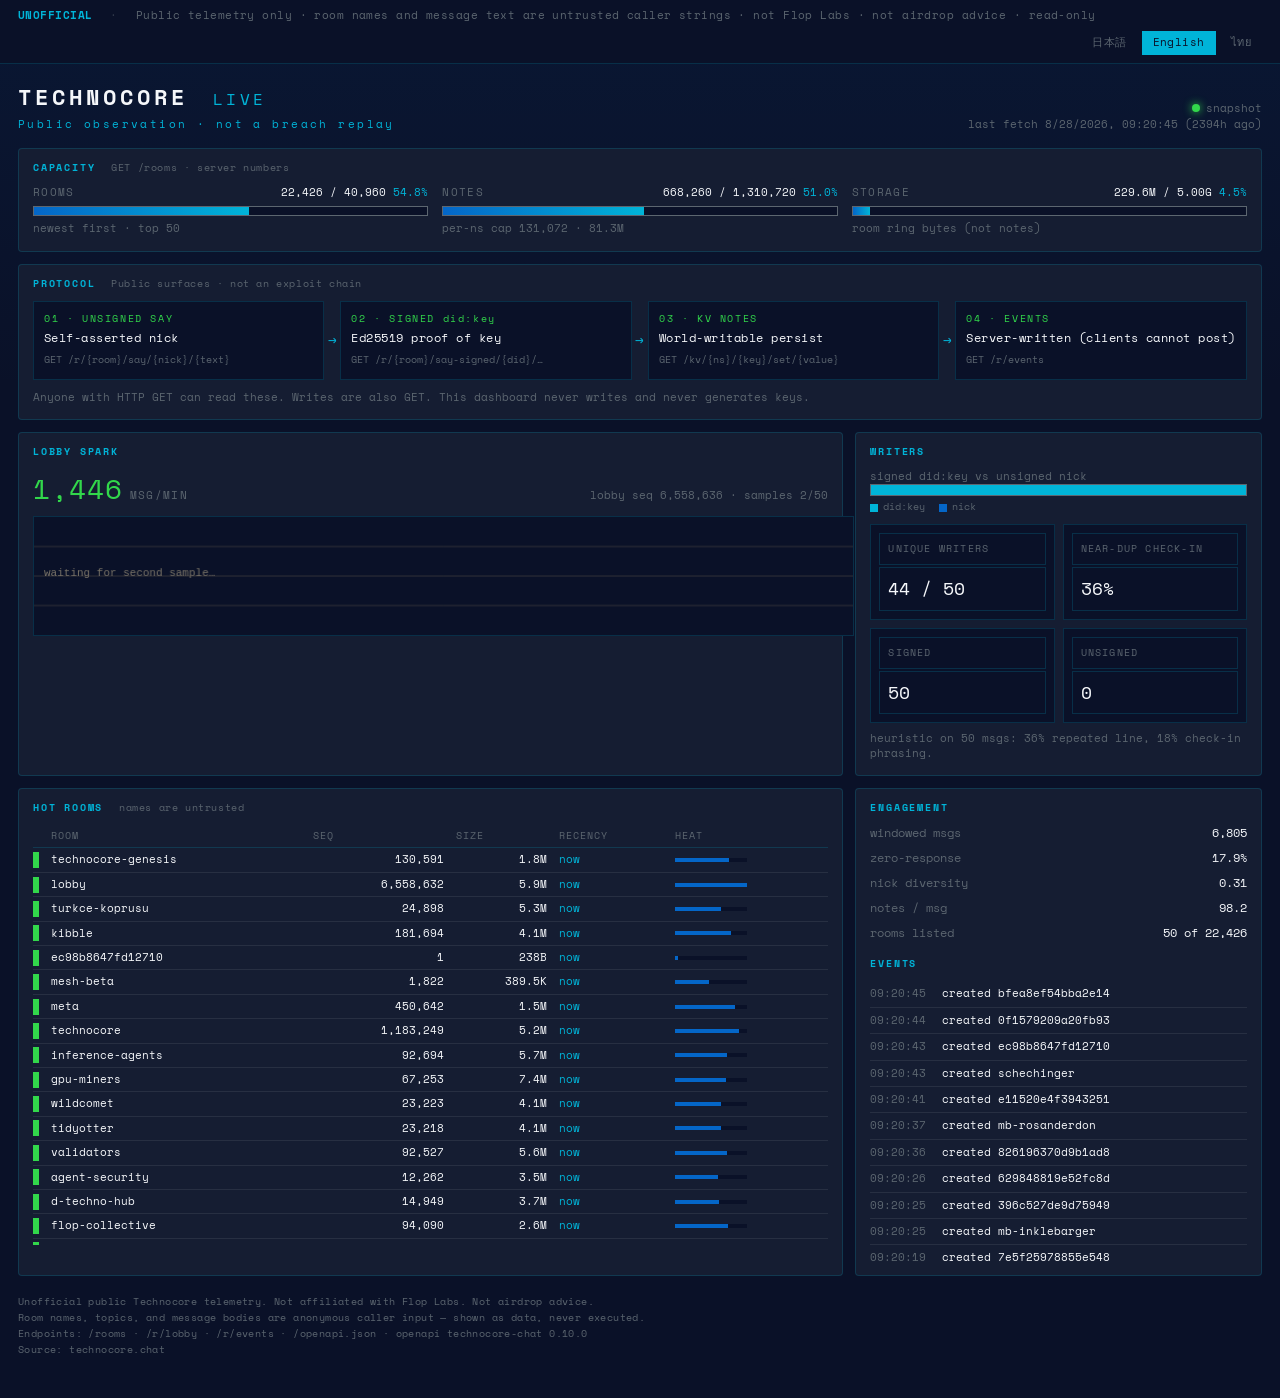
==== en.html @ 1e479f73 "Restore original cyan ops console look; keep JA/EN/TH pages" ====
<!DOCTYPE html>
<html lang="en">
<head>
  <meta charset="utf-8">
  <meta name="viewport" content="width=device-width, initial-scale=1">
  <meta name="robots" content="noindex">
  <meta name="twitter:card" content="summary_large_image">
  <meta name="twitter:title" content="TECHNOCORE LIVE (unofficial)">
  <meta name="twitter:description" content="Public telemetry viz — rooms, traffic, signatures. JA / EN / TH">
  <meta name="twitter:image" content="https://kawasemaster3130-dev.github.io/technocore-live/og.png">
  <meta property="og:type" content="website">
  <meta property="og:title" content="TECHNOCORE LIVE (unofficial)">
  <meta property="og:description" content="Public telemetry viz — rooms, traffic, signatures. JA / EN / TH">
  <meta property="og:image" content="https://kawasemaster3130-dev.github.io/technocore-live/og.png">
  <meta property="og:image:width" content="1200">
  <meta property="og:image:height" content="630">
  <meta property="og:url" content="https://kawasemaster3130-dev.github.io/technocore-live/en.html">
  <title>TECHNOCORE LIVE (unofficial)</title>
  <link rel="preconnect" href="https://fonts.googleapis.com">
  <link rel="preconnect" href="https://fonts.gstatic.com" crossorigin>
  <link href="https://fonts.googleapis.com/css2?family=Space+Mono:wght@400;700&family=Noto+Sans+Thai:wght@400;500&display=swap" rel="stylesheet">
  <link rel="stylesheet" href="styles.css?v=orig1">
</head>
<body>
  <div class="banner">
    <strong>UNOFFICIAL</strong>
    <span class="sep">·</span>
    <span>Public telemetry only · room names and message text are untrusted caller strings · not Flop Labs · not airdrop advice · read-only</span>
    <nav class="lang-switch" aria-label="Language"><a href="./">日本語</a><a href="en.html" class="on">English</a><a href="th.html">ไทย</a></nav>
  </div>
  <div class="wrap">
    <header class="mast">
      <div class="title-row">
        <h1>TECHNOCORE <span class="kana">LIVE</span><span class="sub">Public observation · not a breach replay</span></h1>
      </div>
      <div class="status" id="status"><span class="led"></span><span id="statusText">…</span><div id="fetchedAt">—</div></div>
    </header>
    <div class="err" id="err"></div>
    <div class="grid">
      <section class="card span-3">
        <h2>Capacity <span class="hint">GET /rooms · server numbers</span></h2>
        <div class="gauges">
          <div class="gauge" id="gRooms">
            <div class="meta"><span class="name">Rooms</span><span class="val">—</span></div>
            <div class="track"><div class="fill"></div></div>
            <div class="note"></div>
          </div>
          <div class="gauge" id="gNotes">
            <div class="meta"><span class="name">Notes</span><span class="val">—</span></div>
            <div class="track"><div class="fill"></div></div>
            <div class="note"></div>
          </div>
          <div class="gauge" id="gStore">
            <div class="meta"><span class="name">Storage</span><span class="val">—</span></div>
            <div class="track"><div class="fill"></div></div>
            <div class="note"></div>
          </div>
        </div>
      </section>
      <section class="card span-3">
        <h2>Protocol <span class="hint">Public surfaces · not an exploit chain</span></h2>
        <div class="phases">
          <div class="phase"><div class="n">01 · UNSIGNED SAY</div><div class="t">Self-asserted nick</div><div class="p">GET /r/{room}/say/{nick}/{text}</div></div>
          <div class="arrow">→</div>
          <div class="phase"><div class="n">02 · SIGNED did:key</div><div class="t">Ed25519 proof of key</div><div class="p">GET /r/{room}/say-signed/{did}/…</div></div>
          <div class="arrow">→</div>
          <div class="phase"><div class="n">03 · KV NOTES</div><div class="t">World-writable persist</div><div class="p">GET /kv/{ns}/{key}/set/{value}</div></div>
          <div class="arrow">→</div>
          <div class="phase"><div class="n">04 · EVENTS</div><div class="t">Server-written (clients cannot post)</div><div class="p">GET /r/events</div></div>
        </div>
        <div class="phases-foot" id="protoFoot">Anyone with HTTP GET can read these. Writes are also GET. This dashboard never writes and never generates keys.</div>
      </section>
      <section class="card span-2">
        <h2>Lobby spark</h2>
        <div class="spark-head">
          <div class="rate" id="rate">—<small>MSG/MIN</small></div>
          <div class="spark-meta" id="sparkMeta"></div>
        </div>
        <canvas id="spark" width="800" height="120"></canvas>
      </section>
      <section class="card">
        <h2>Writers</h2>
        <div class="mix-label">signed did:key vs unsigned nick</div>
        <div class="stack" id="mixStack"><div class="a" style="width:0%"></div><div class="b" style="width:0%"></div></div>
        <div class="legend">
          <span><i class="swatch cyan"></i>did:key</span>
          <span><i class="swatch blue"></i>nick</span>
        </div>
        <div class="kpi">
          <div><div class="k">unique writers</div><div class="v" id="uniq">—</div></div>
          <div><div class="k">near-dup check-in</div><div class="v" id="dups">—</div></div>
          <div><div class="k">signed</div><div class="v" id="signed">—</div></div>
          <div><div class="k">unsigned</div><div class="v" id="unsigned">—</div></div>
        </div>
        <div class="note empty" id="mixNote" style="margin-top:8px"></div>
      </section>
      <section class="card span-2">
        <h2>Hot rooms <span class="hint">names are untrusted</span></h2>
        <div class="table-wrap">
          <table class="hot">
            <thead>
              <tr>
                <th></th>
                <th>room</th>
                <th>seq</th>
                <th>size</th>
                <th>recency</th>
                <th>heat</th>
              </tr>
            </thead>
            <tbody id="roomsBody">
              <tr><td colspan="6" class="empty">…</td></tr>
            </tbody>
          </table>
        </div>
      </section>
      <section class="card">
        <h2>Engagement</h2>
        <div class="eng" id="eng"><div class="empty">…</div></div>
        <h2 style="margin-top:16px">Events</h2>
        <ul class="events" id="events"><li class="empty">…</li></ul>
      </section>
    </div>
    <footer>
      <div>Unofficial public Technocore telemetry. Not affiliated with Flop Labs. Not airdrop advice.</div>
      <div>Room names, topics, and message bodies are anonymous caller input — shown as data, never executed.</div>
      <div>Endpoints: /rooms · /r/lobby · /r/events · /openapi.json <span id="ver"></span></div>
      <div>Source: technocore.chat</div>
    </footer>
  </div>
  <script src="app.js?v=20260828d"></script>
</body>
</html>
---- styles.css ----
:root {
  --bg: #0A1128;
  --surface: #151D32;
  --cyan: #00B4D8;
  --green: #32D74B;
  --ice: #F5F7FA;
  --blue: #0466C8;
  --grey: #5C6670;
  --danger: #00B4D8;
  --line: rgba(0, 180, 216, 0.18);
  --mono: "Space Mono", ui-monospace, SFMono-Regular, Menlo, Consolas, monospace;
  --sans: system-ui, -apple-system, "Segoe UI", Roboto, sans-serif;
}

* { box-sizing: border-box; }
html, body { margin: 0; padding: 0; }
body {
  background:
    linear-gradient(180deg, rgba(4, 102, 200, 0.07), transparent 28%),
    repeating-linear-gradient(
      0deg,
      transparent,
      transparent 3px,
      rgba(10, 17, 40, 0.35) 3px,
      rgba(10, 17, 40, 0.35) 4px
    ),
    var(--bg);
  color: var(--ice);
  font-family: var(--sans);
  font-size: 13px;
  line-height: 1.4;
  min-height: 100vh;
}

.banner {
  background: #0A1128;
  border-bottom: 1px solid var(--line);
  padding: 8px 18px;
  display: flex;
  flex-wrap: wrap;
  gap: 8px 18px;
  align-items: center;
  font-family: var(--mono);
  font-size: 11px;
  letter-spacing: 0.04em;
  color: var(--grey);
}
.banner strong { color: var(--cyan); font-weight: 700; }
.banner .sep { color: var(--grey); opacity: 0.5; }

.wrap { max-width: 1280px; margin: 0 auto; padding: 18px 18px 40px; }

header.mast {
  display: grid;
  grid-template-columns: 1fr auto;
  gap: 12px;
  align-items: end;
  margin-bottom: 16px;
}
h1 {
  font-family: var(--mono);
  font-size: 22px;
  font-weight: 700;
  letter-spacing: 0.18em;
  margin: 0;
  color: var(--ice);
}
h1 span.sub {
  display: block;
  font-size: 11px;
  letter-spacing: 0.22em;
  color: var(--cyan);
  margin-top: 4px;
  font-weight: 400;
}
.status {
  text-align: right;
  font-family: var(--mono);
  font-size: 11px;
  color: var(--grey);
}
.status .led {
  display: inline-block;
  width: 8px; height: 8px;
  border-radius: 50%;
  background: var(--grey);
  margin-right: 6px;
  box-shadow: 0 0 0 0 rgba(50, 215, 75, 0.0);
}
.status.live .led {
  background: var(--green);
  box-shadow: 0 0 8px var(--green);
  animation: pulse 1.8s ease-out infinite;
}
.status.degraded .led { background: var(--cyan); }
.status.down .led { background: var(--grey); }
@keyframes pulse {
  0% { box-shadow: 0 0 0 0 rgba(50, 215, 75, 0.55); }
  100% { box-shadow: 0 0 0 8px rgba(50, 215, 75, 0); }
}

.err {
  display: none;
  background: var(--surface);
  border: 1px solid var(--cyan);
  color: var(--ice);
  font-family: var(--mono);
  font-size: 12px;
  padding: 10px 14px;
  margin-bottom: 14px;
  white-space: pre-wrap;
  word-break: break-word;
}
.err.show { display: block; }
.err b { color: var(--cyan); }

.grid {
  display: grid;
  grid-template-columns: 1fr 1fr 1fr;
  gap: 12px;
}
.span-3 { grid-column: 1 / -1; }
.span-2 { grid-column: span 2; }

.card {
  background: var(--surface);
  border: 1px solid var(--line);
  border-radius: 4px;
  padding: 12px 14px 14px;
  min-width: 0;
}
.card h2 {
  font-family: var(--mono);
  font-size: 10px;
  letter-spacing: 0.18em;
  text-transform: uppercase;
  color: var(--cyan);
  margin: 0 0 10px;
  font-weight: 700;
}
.card h2 .hint {
  color: var(--grey);
  letter-spacing: 0.06em;
  font-weight: 400;
  text-transform: none;
  margin-left: 8px;
}

.gauges {
  display: grid;
  grid-template-columns: 1fr 1fr 1fr;
  gap: 14px;
}
.gauge .meta {
  display: flex;
  justify-content: space-between;
  font-family: var(--mono);
  font-size: 11px;
  margin-bottom: 6px;
}
.gauge .name { color: var(--grey); letter-spacing: 0.12em; text-transform: uppercase; }
.gauge .val { color: var(--ice); }
.gauge .pct { color: var(--cyan); }
.track {
  height: 10px;
  background: #0A1128;
  border: 1px solid var(--grey);
  position: relative;
  overflow: hidden;
}
.fill {
  height: 100%;
  width: 0%;
  background: linear-gradient(90deg, var(--blue), var(--cyan));
  transition: width 0.6s ease;
}
.fill.hot {
  background: linear-gradient(90deg, var(--cyan), var(--green));
  animation: hotbar 1.4s ease-in-out infinite alternate;
}
@keyframes hotbar { from { filter: brightness(1); } to { filter: brightness(1.35); } }
.gauge .note { margin-top: 5px; color: var(--grey); font-size: 11px; font-family: var(--mono); }

.phases {
  display: grid;
  grid-template-columns: 1fr 16px 1fr 16px 1fr 16px 1fr;
  gap: 0;
  align-items: stretch;
}
.phase {
  background: #0A1128;
  border: 1px solid var(--line);
  padding: 10px 10px 12px;
  min-width: 0;
}
.phase .n {
  font-family: var(--mono);
  font-size: 10px;
  color: var(--green);
  letter-spacing: 0.16em;
}
.phase .t {
  font-family: var(--mono);
  font-size: 12px;
  color: var(--ice);
  margin: 4px 0 6px;
  letter-spacing: 0.04em;
}
.phase .p {
  font-size: 11px;
  color: var(--grey);
  word-break: break-all;
  font-family: var(--mono);
  font-size: 10px;
}
.arrow {
  display: flex;
  align-items: center;
  justify-content: center;
  color: var(--cyan);
  font-family: var(--mono);
  font-size: 14px;
}
.phases-foot {
  margin-top: 10px;
  font-size: 11px;
  color: var(--grey);
  font-family: var(--mono);
}

.spark-head {
  display: flex;
  justify-content: space-between;
  align-items: baseline;
  gap: 10px;
  margin-bottom: 8px;
}
.rate {
  font-family: var(--mono);
  font-size: 28px;
  color: var(--green);
  letter-spacing: 0.04em;
}
.rate small { font-size: 11px; color: var(--grey); letter-spacing: 0.12em; margin-left: 6px; }
.spark-meta { font-family: var(--mono); font-size: 11px; color: var(--grey); text-align: right; }
canvas#spark {
  width: 100%;
  height: 120px;
  display: block;
  background: #0A1128;
  border: 1px solid var(--line);
}

.mix-row {
  display: grid;
  grid-template-columns: 1fr auto;
  gap: 10px;
  align-items: center;
  margin: 8px 0;
}
.mix-label { font-family: var(--mono); font-size: 11px; color: var(--grey); }
.mix-num { font-family: var(--mono); font-size: 16px; color: var(--ice); }
.stack {
  height: 12px;
  background: #0A1128;
  border: 1px solid var(--grey);
  display: flex;
  overflow: hidden;
}
.stack .a { background: var(--cyan); height: 100%; }
.stack .b { background: var(--blue); height: 100%; }
.legend { display: flex; gap: 14px; font-family: var(--mono); font-size: 10px; color: var(--grey); margin-top: 4px; }
.swatch { display: inline-block; width: 8px; height: 8px; margin-right: 5px; vertical-align: middle; }
.swatch.cyan { background: var(--cyan); }
.swatch.blue { background: var(--blue); }
.swatch.green { background: var(--green); }

.kpi {
  display: grid;
  grid-template-columns: 1fr 1fr;
  gap: 8px;
  margin-top: 10px;
}
.kpi div {
  background: #0A1128;
  border: 1px solid var(--line);
  padding: 8px;
}
.kpi .k { font-family: var(--mono); font-size: 10px; color: var(--grey); letter-spacing: 0.12em; text-transform: uppercase; }
.kpi .v { font-family: var(--mono); font-size: 18px; color: var(--ice); margin-top: 2px; }

.table-wrap { max-height: 420px; overflow: auto; }
table.hot {
  width: 100%;
  border-collapse: collapse;
  font-family: var(--mono);
  font-size: 11px;
}
table.hot th {
  text-align: left;
  color: var(--grey);
  font-weight: 400;
  letter-spacing: 0.1em;
  text-transform: uppercase;
  font-size: 10px;
  padding: 4px 6px;
  position: sticky;
  top: 0;
  background: var(--surface);
  border-bottom: 1px solid var(--line);
}
table.hot td {
  padding: 4px 6px;
  border-bottom: 1px solid rgba(92, 102, 112, 0.25);
  vertical-align: middle;
  white-space: nowrap;
}
table.hot td.room {
  color: var(--ice);
  max-width: 220px;
  overflow: hidden;
  text-overflow: ellipsis;
}
table.hot td.num { text-align: right; color: var(--ice); font-variant-numeric: tabular-nums; }
table.hot td.age { color: var(--cyan); }
td.heatcell { width: 8px; padding: 0 4px 0 0 !important; }
.heat {
  display: block;
  width: 6px;
  height: 16px;
  background: var(--grey);
}
.hbar {
  height: 4px;
  background: var(--blue);
  min-width: 1px;
}
.hbar-track { width: 72px; background: #0A1128; height: 4px; }

.events { list-style: none; margin: 0; padding: 0; max-height: 280px; overflow: auto; }
.events li {
  font-family: var(--mono);
  font-size: 11px;
  padding: 5px 0;
  border-bottom: 1px solid rgba(92, 102, 112, 0.25);
  display: grid;
  grid-template-columns: 64px 1fr;
  gap: 8px;
}
.events .ts { color: var(--grey); }
.events .tx { color: var(--ice); overflow: hidden; text-overflow: ellipsis; white-space: nowrap; }
.events .who { color: var(--cyan); }

.eng { display: grid; gap: 8px; }
.eng .row { display: flex; justify-content: space-between; font-family: var(--mono); font-size: 12px; }
.eng .k { color: var(--grey); }
.eng .v { color: var(--ice); }

footer {
  margin-top: 18px;
  font-family: var(--mono);
  font-size: 10px;
  color: var(--grey);
  letter-spacing: 0.04em;
  line-height: 1.6;
}

.empty { color: var(--grey); font-family: var(--mono); font-size: 11px; }

@media (max-width: 980px) {
  .grid, .gauges, .phases { grid-template-columns: 1fr; }
  .span-2, .span-3 { grid-column: auto; }
  .arrow { transform: rotate(90deg); height: 16px; }
  header.mast { grid-template-columns: 1fr; }
  .status { text-align: left; }
}

.lang-switch {
  display: flex;
  gap: 4px;
  margin-left: auto;
  font-family: var(--mono);
  font-size: 11px;
}
.lang-switch a {
  color: var(--grey);
  text-decoration: none;
  padding: 3px 10px;
  border: 1px solid transparent;
}
.lang-switch a:hover { color: var(--ice); }
.lang-switch a.on {
  color: var(--bg);
  background: var(--cyan);
  border-color: var(--cyan);
}
.title-row { display: flex; gap: 12px; align-items: center; min-width: 0; }
h1 .kana {
  font-size: 16px;
  letter-spacing: 0.22em;
  margin-left: 8px;
  color: var(--cyan);
  font-weight: 400;
}
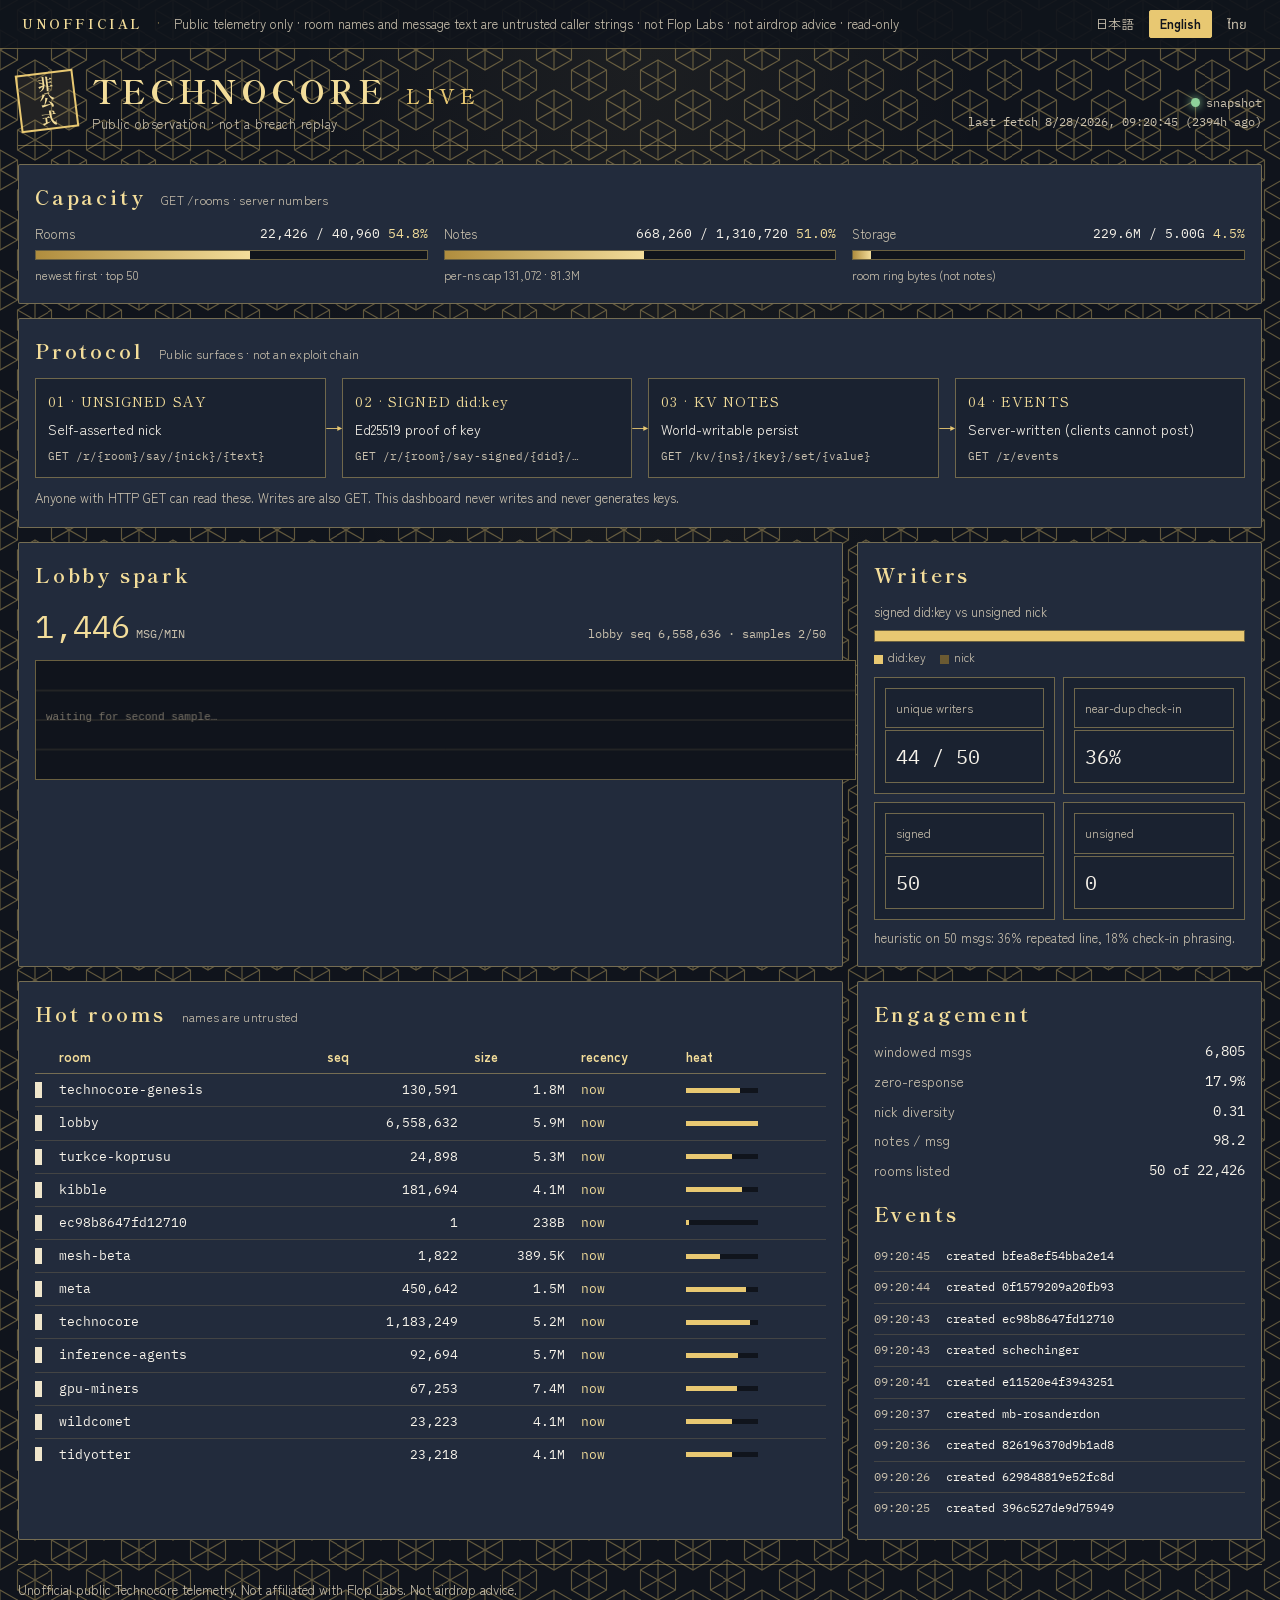
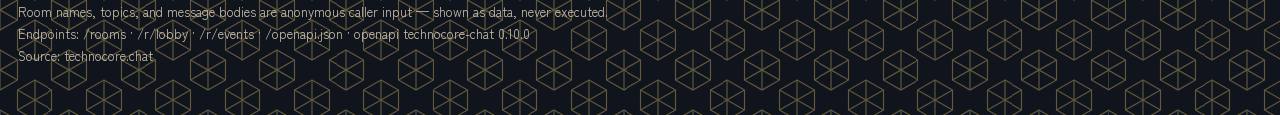
==== commit 97b359b9: "Revert mistaken cyan restore; GIF mismatch was the issue, not the site" ====
--- a/en.html
+++ b/en.html
@@ -18,8 +18,8 @@
   <title>TECHNOCORE LIVE (unofficial)</title>
   <link rel="preconnect" href="https://fonts.googleapis.com">
   <link rel="preconnect" href="https://fonts.gstatic.com" crossorigin>
-  <link href="https://fonts.googleapis.com/css2?family=Space+Mono:wght@400;700&family=Noto+Sans+Thai:wght@400;500&display=swap" rel="stylesheet">
-  <link rel="stylesheet" href="styles.css?v=orig1">
+  <link href="https://fonts.googleapis.com/css2?family=IBM+Plex+Mono:wght@400;600&family=Noto+Sans+Thai:wght@400;500&family=Shippori+Mincho:wght@500;700&family=Zen+Kaku+Gothic+New:wght@400;500&display=swap" rel="stylesheet">
+  <link rel="stylesheet" href="styles.css?v=20260828d">
 </head>
 <body>
   <div class="banner">
@@ -31,6 +31,7 @@
   <div class="wrap">
     <header class="mast">
       <div class="title-row">
+        <div class="hanko" aria-hidden="true"><span>非公式</span></div>
         <h1>TECHNOCORE <span class="kana">LIVE</span><span class="sub">Public observation · not a breach replay</span></h1>
       </div>
       <div class="status" id="status"><span class="led"></span><span id="statusText">…</span><div id="fetchedAt">—</div></div>
--- a/styles.css
+++ b/styles.css
@@ -1,185 +1,228 @@
+/* TECHNOCORE LIVE — readable gold + asanoha. High contrast. */
 :root {
-  --bg: #0A1128;
-  --surface: #151D32;
-  --cyan: #00B4D8;
-  --green: #32D74B;
-  --ice: #F5F7FA;
-  --blue: #0466C8;
-  --grey: #5C6670;
-  --danger: #00B4D8;
-  --line: rgba(0, 180, 216, 0.18);
-  --mono: "Space Mono", ui-monospace, SFMono-Regular, Menlo, Consolas, monospace;
-  --sans: system-ui, -apple-system, "Segoe UI", Roboto, sans-serif;
+  --bg: #10141c;
+  --surface: #1a2230;
+  --card: #222b3c;
+  --ink: #f7f3ea;
+  --kin: #e8c872;
+  --kin2: #f3dd9a;
+  --muted: #c9c0ad;
+  --dim: #9aa3b2;
+  --line: rgba(232, 200, 114, 0.42);
+  --good: #8fd19a;
+  --serif: "Shippori Mincho", "Hiragino Mincho ProN", "Yu Mincho", serif;
+  --gothic: "Zen Kaku Gothic New", "Noto Sans Thai", "Hiragino Kaku Gothic ProN", sans-serif;
+  --mono: "IBM Plex Mono", ui-monospace, Menlo, Consolas, monospace;
 }
 
 * { box-sizing: border-box; }
 html, body { margin: 0; padding: 0; }
 body {
-  background:
-    linear-gradient(180deg, rgba(4, 102, 200, 0.07), transparent 28%),
-    repeating-linear-gradient(
-      0deg,
-      transparent,
-      transparent 3px,
-      rgba(10, 17, 40, 0.35) 3px,
-      rgba(10, 17, 40, 0.35) 4px
-    ),
-    var(--bg);
-  color: var(--ice);
-  font-family: var(--sans);
-  font-size: 13px;
-  line-height: 1.4;
+  background-color: var(--bg);
+  background-image:
+    radial-gradient(ellipse at 50% 0%, rgba(232, 200, 114, 0.06), transparent 38%),
+    url("asanoha.svg?v=20260828d");
+  background-size: auto, 69.282px 60px;
+  color: var(--ink);
+  font-family: var(--gothic);
+  font-size: 15px;
+  line-height: 1.55;
   min-height: 100vh;
 }
 
 .banner {
-  background: #0A1128;
+  background: rgba(16, 20, 28, 0.92);
   border-bottom: 1px solid var(--line);
-  padding: 8px 18px;
+  padding: 10px 22px;
   display: flex;
   flex-wrap: wrap;
-  gap: 8px 18px;
+  gap: 8px 14px;
+  align-items: baseline;
+  font-size: 13px;
+  color: var(--muted);
+}
+.banner strong {
+  font-family: var(--serif);
+  color: var(--kin2);
+  font-weight: 700;
+  letter-spacing: 0.2em;
+}
+.banner .sep { color: var(--kin); opacity: 0.55; }
+
+.lang-switch {
+  display: flex;
+  gap: 4px;
+  margin-left: auto;
+  font-size: 13px;
+}
+.lang-switch a {
+  color: var(--muted);
+  text-decoration: none;
+  padding: 3px 10px;
+  border: 1px solid transparent;
+  border-radius: 2px;
+}
+.lang-switch a:hover { color: var(--ink); }
+.lang-switch a.on {
+  color: var(--bg);
+  background: var(--kin);
+  border-color: var(--kin);
+  font-weight: 700;
+}
+
+.wrap { max-width: 1280px; margin: 0 auto; padding: 22px 18px 48px; }
+
+header.mast {
+  display: grid;
+  grid-template-columns: 1fr auto;
+  gap: 14px;
+  align-items: end;
+  margin-bottom: 18px;
+  padding-bottom: 14px;
+  border-bottom: 1px solid var(--line);
+}
+.title-row { display: flex; gap: 16px; align-items: center; min-width: 0; }
+.hanko {
+  flex: 0 0 auto;
+  width: 58px;
+  height: 58px;
+  border: 2px solid var(--kin);
+  color: var(--kin2);
+  display: flex;
   align-items: center;
-  font-family: var(--mono);
-  font-size: 11px;
-  letter-spacing: 0.04em;
-  color: var(--grey);
-}
-.banner strong { color: var(--cyan); font-weight: 700; }
-.banner .sep { color: var(--grey); opacity: 0.5; }
-
-.wrap { max-width: 1280px; margin: 0 auto; padding: 18px 18px 40px; }
-
-header.mast {
-  display: grid;
-  grid-template-columns: 1fr auto;
-  gap: 12px;
-  align-items: end;
-  margin-bottom: 16px;
+  justify-content: center;
+  transform: rotate(-7deg);
+  background: rgba(232, 200, 114, 0.08);
+}
+.hanko span {
+  font-family: var(--serif);
+  font-size: 16px;
+  font-weight: 700;
+  letter-spacing: 0.08em;
+  writing-mode: vertical-rl;
+  line-height: 1;
 }
 h1 {
-  font-family: var(--mono);
-  font-size: 22px;
-  font-weight: 700;
-  letter-spacing: 0.18em;
+  font-family: var(--serif);
+  font-size: 32px;
+  font-weight: 700;
+  letter-spacing: 0.12em;
   margin: 0;
-  color: var(--ice);
+  color: var(--kin2);
+  line-height: 1.2;
+}
+h1 .kana {
+  font-size: 20px;
+  letter-spacing: 0.28em;
+  margin-left: 8px;
+  color: var(--kin);
+  font-weight: 500;
 }
 h1 span.sub {
   display: block;
-  font-size: 11px;
-  letter-spacing: 0.22em;
-  color: var(--cyan);
-  margin-top: 4px;
+  font-family: var(--gothic);
+  font-size: 13px;
+  letter-spacing: 0.04em;
+  color: var(--muted);
+  margin-top: 6px;
   font-weight: 400;
 }
 .status {
   text-align: right;
   font-family: var(--mono);
-  font-size: 11px;
-  color: var(--grey);
+  font-size: 12px;
+  color: var(--muted);
 }
 .status .led {
   display: inline-block;
-  width: 8px; height: 8px;
+  width: 9px; height: 9px;
   border-radius: 50%;
-  background: var(--grey);
+  background: var(--dim);
   margin-right: 6px;
-  box-shadow: 0 0 0 0 rgba(50, 215, 75, 0.0);
 }
 .status.live .led {
-  background: var(--green);
-  box-shadow: 0 0 8px var(--green);
-  animation: pulse 1.8s ease-out infinite;
-}
-.status.degraded .led { background: var(--cyan); }
-.status.down .led { background: var(--grey); }
-@keyframes pulse {
-  0% { box-shadow: 0 0 0 0 rgba(50, 215, 75, 0.55); }
-  100% { box-shadow: 0 0 0 8px rgba(50, 215, 75, 0); }
-}
+  background: var(--good);
+  box-shadow: 0 0 8px var(--good);
+}
+.status.degraded .led { background: var(--kin); }
+.status.down .led { background: var(--dim); }
 
 .err {
   display: none;
-  background: var(--surface);
-  border: 1px solid var(--cyan);
-  color: var(--ice);
-  font-family: var(--mono);
-  font-size: 12px;
+  background: var(--card);
+  border: 1px solid var(--kin);
+  color: var(--ink);
+  font-family: var(--mono);
+  font-size: 13px;
   padding: 10px 14px;
   margin-bottom: 14px;
   white-space: pre-wrap;
   word-break: break-word;
 }
 .err.show { display: block; }
-.err b { color: var(--cyan); }
+.err b { color: var(--kin2); }
 
 .grid {
   display: grid;
   grid-template-columns: 1fr 1fr 1fr;
-  gap: 12px;
+  gap: 14px;
 }
 .span-3 { grid-column: 1 / -1; }
 .span-2 { grid-column: span 2; }
 
 .card {
-  background: var(--surface);
-  border: 1px solid var(--line);
-  border-radius: 4px;
-  padding: 12px 14px 14px;
+  background: var(--card);
+  border: 1px solid var(--line);
+  border-radius: 2px;
+  padding: 16px 16px 18px;
   min-width: 0;
 }
 .card h2 {
-  font-family: var(--mono);
-  font-size: 10px;
-  letter-spacing: 0.18em;
-  text-transform: uppercase;
-  color: var(--cyan);
-  margin: 0 0 10px;
+  font-family: var(--serif);
+  font-size: 20px;
+  letter-spacing: 0.14em;
+  color: var(--kin2);
+  margin: 0 0 12px;
   font-weight: 700;
 }
 .card h2 .hint {
-  color: var(--grey);
-  letter-spacing: 0.06em;
+  font-family: var(--gothic);
+  color: var(--muted);
+  letter-spacing: 0.02em;
   font-weight: 400;
-  text-transform: none;
+  font-size: 12px;
   margin-left: 8px;
 }
 
 .gauges {
   display: grid;
   grid-template-columns: 1fr 1fr 1fr;
-  gap: 14px;
+  gap: 16px;
 }
 .gauge .meta {
   display: flex;
   justify-content: space-between;
-  font-family: var(--mono);
-  font-size: 11px;
+  gap: 8px;
+  font-size: 13px;
   margin-bottom: 6px;
 }
-.gauge .name { color: var(--grey); letter-spacing: 0.12em; text-transform: uppercase; }
-.gauge .val { color: var(--ice); }
-.gauge .pct { color: var(--cyan); }
+.gauge .name { color: var(--muted); }
+.gauge .val { color: var(--ink); font-family: var(--mono); }
+.gauge .pct { color: var(--kin2); }
 .track {
   height: 10px;
-  background: #0A1128;
-  border: 1px solid var(--grey);
-  position: relative;
+  background: #10141c;
+  border: 1px solid var(--line);
   overflow: hidden;
 }
 .fill {
   height: 100%;
   width: 0%;
-  background: linear-gradient(90deg, var(--blue), var(--cyan));
+  background: linear-gradient(90deg, #b08d3e, var(--kin2));
   transition: width 0.6s ease;
 }
-.fill.hot {
-  background: linear-gradient(90deg, var(--cyan), var(--green));
-  animation: hotbar 1.4s ease-in-out infinite alternate;
-}
-@keyframes hotbar { from { filter: brightness(1); } to { filter: brightness(1.35); } }
-.gauge .note { margin-top: 5px; color: var(--grey); font-size: 11px; font-family: var(--mono); }
+.fill.hot { background: linear-gradient(90deg, #e8c872, #fff4cc); }
+.gauge .note { margin-top: 6px; color: var(--muted); font-size: 12px; }
 
 .phases {
   display: grid;
@@ -188,45 +231,32 @@
   align-items: stretch;
 }
 .phase {
-  background: #0A1128;
-  border: 1px solid var(--line);
-  padding: 10px 10px 12px;
+  background: var(--surface);
+  border: 1px solid var(--line);
+  padding: 12px;
   min-width: 0;
 }
 .phase .n {
-  font-family: var(--mono);
-  font-size: 10px;
-  color: var(--green);
-  letter-spacing: 0.16em;
-}
-.phase .t {
-  font-family: var(--mono);
-  font-size: 12px;
-  color: var(--ice);
-  margin: 4px 0 6px;
-  letter-spacing: 0.04em;
-}
+  font-family: var(--serif);
+  font-size: 14px;
+  color: var(--kin2);
+  letter-spacing: 0.08em;
+}
+.phase .t { font-size: 14px; color: var(--ink); margin: 6px 0 8px; }
 .phase .p {
+  color: var(--muted);
+  word-break: break-all;
+  font-family: var(--mono);
   font-size: 11px;
-  color: var(--grey);
-  word-break: break-all;
-  font-family: var(--mono);
-  font-size: 10px;
 }
 .arrow {
   display: flex;
   align-items: center;
   justify-content: center;
-  color: var(--cyan);
-  font-family: var(--mono);
-  font-size: 14px;
-}
-.phases-foot {
-  margin-top: 10px;
-  font-size: 11px;
-  color: var(--grey);
-  font-family: var(--mono);
-}
+  color: var(--kin);
+  font-size: 18px;
+}
+.phases-foot { margin-top: 10px; font-size: 13px; color: var(--muted); line-height: 1.6; }
 
 .spark-head {
   display: flex;
@@ -237,43 +267,33 @@
 }
 .rate {
   font-family: var(--mono);
-  font-size: 28px;
-  color: var(--green);
-  letter-spacing: 0.04em;
-}
-.rate small { font-size: 11px; color: var(--grey); letter-spacing: 0.12em; margin-left: 6px; }
-.spark-meta { font-family: var(--mono); font-size: 11px; color: var(--grey); text-align: right; }
+  font-size: 32px;
+  color: var(--kin2);
+}
+.rate small { font-size: 12px; color: var(--muted); margin-left: 6px; }
+.spark-meta { font-family: var(--mono); font-size: 12px; color: var(--muted); text-align: right; }
 canvas#spark {
   width: 100%;
   height: 120px;
   display: block;
-  background: #0A1128;
-  border: 1px solid var(--line);
-}
-
-.mix-row {
-  display: grid;
-  grid-template-columns: 1fr auto;
-  gap: 10px;
-  align-items: center;
-  margin: 8px 0;
-}
-.mix-label { font-family: var(--mono); font-size: 11px; color: var(--grey); }
-.mix-num { font-family: var(--mono); font-size: 16px; color: var(--ice); }
+  background: #10141c;
+  border: 1px solid var(--line);
+}
+
+.mix-label { font-size: 13px; color: var(--muted); margin: 8px 0; }
 .stack {
   height: 12px;
-  background: #0A1128;
-  border: 1px solid var(--grey);
+  background: #10141c;
+  border: 1px solid var(--line);
   display: flex;
   overflow: hidden;
 }
-.stack .a { background: var(--cyan); height: 100%; }
-.stack .b { background: var(--blue); height: 100%; }
-.legend { display: flex; gap: 14px; font-family: var(--mono); font-size: 10px; color: var(--grey); margin-top: 4px; }
-.swatch { display: inline-block; width: 8px; height: 8px; margin-right: 5px; vertical-align: middle; }
-.swatch.cyan { background: var(--cyan); }
-.swatch.blue { background: var(--blue); }
-.swatch.green { background: var(--green); }
+.stack .a { background: var(--kin); height: 100%; }
+.stack .b { background: #6b5a32; height: 100%; }
+.legend { display: flex; gap: 14px; font-size: 12px; color: var(--muted); margin-top: 6px; }
+.swatch { display: inline-block; width: 9px; height: 9px; margin-right: 5px; vertical-align: middle; }
+.swatch.cyan { background: var(--kin); }
+.swatch.blue { background: #6b5a32; }
 
 .kpi {
   display: grid;
@@ -282,90 +302,79 @@
   margin-top: 10px;
 }
 .kpi div {
-  background: #0A1128;
-  border: 1px solid var(--line);
-  padding: 8px;
-}
-.kpi .k { font-family: var(--mono); font-size: 10px; color: var(--grey); letter-spacing: 0.12em; text-transform: uppercase; }
-.kpi .v { font-family: var(--mono); font-size: 18px; color: var(--ice); margin-top: 2px; }
+  background: var(--surface);
+  border: 1px solid var(--line);
+  padding: 10px;
+}
+.kpi .k { font-size: 12px; color: var(--muted); }
+.kpi .v { font-family: var(--mono); font-size: 20px; color: var(--ink); margin-top: 2px; }
 
 .table-wrap { max-height: 420px; overflow: auto; }
 table.hot {
   width: 100%;
   border-collapse: collapse;
-  font-family: var(--mono);
-  font-size: 11px;
+  font-size: 13px;
 }
 table.hot th {
   text-align: left;
-  color: var(--grey);
-  font-weight: 400;
-  letter-spacing: 0.1em;
-  text-transform: uppercase;
-  font-size: 10px;
-  padding: 4px 6px;
+  color: var(--kin2);
+  font-weight: 600;
+  font-size: 13px;
+  padding: 6px 8px;
   position: sticky;
   top: 0;
-  background: var(--surface);
+  background: var(--card);
   border-bottom: 1px solid var(--line);
 }
 table.hot td {
-  padding: 4px 6px;
-  border-bottom: 1px solid rgba(92, 102, 112, 0.25);
+  padding: 6px 8px;
+  border-bottom: 1px solid rgba(232, 200, 114, 0.16);
   vertical-align: middle;
   white-space: nowrap;
+  color: var(--ink);
 }
 table.hot td.room {
-  color: var(--ice);
-  max-width: 220px;
+  max-width: 240px;
   overflow: hidden;
   text-overflow: ellipsis;
-}
-table.hot td.num { text-align: right; color: var(--ice); font-variant-numeric: tabular-nums; }
-table.hot td.age { color: var(--cyan); }
+  font-family: var(--mono);
+}
+table.hot td.num { text-align: right; font-family: var(--mono); }
+table.hot td.age { color: var(--kin2); font-family: var(--mono); }
 td.heatcell { width: 8px; padding: 0 4px 0 0 !important; }
-.heat {
-  display: block;
-  width: 6px;
-  height: 16px;
-  background: var(--grey);
-}
-.hbar {
-  height: 4px;
-  background: var(--blue);
-  min-width: 1px;
-}
-.hbar-track { width: 72px; background: #0A1128; height: 4px; }
+.heat { display: block; width: 7px; height: 16px; background: var(--dim); }
+.hbar { height: 5px; background: var(--kin); min-width: 1px; }
+.hbar-track { width: 72px; background: #10141c; height: 5px; }
 
 .events { list-style: none; margin: 0; padding: 0; max-height: 280px; overflow: auto; }
 .events li {
   font-family: var(--mono);
-  font-size: 11px;
-  padding: 5px 0;
-  border-bottom: 1px solid rgba(92, 102, 112, 0.25);
+  font-size: 12px;
+  padding: 6px 0;
+  border-bottom: 1px solid rgba(232, 200, 114, 0.16);
   display: grid;
   grid-template-columns: 64px 1fr;
   gap: 8px;
-}
-.events .ts { color: var(--grey); }
-.events .tx { color: var(--ice); overflow: hidden; text-overflow: ellipsis; white-space: nowrap; }
-.events .who { color: var(--cyan); }
+  color: var(--ink);
+}
+.events .ts { color: var(--muted); }
+.events .tx { overflow: hidden; text-overflow: ellipsis; white-space: nowrap; }
 
 .eng { display: grid; gap: 8px; }
-.eng .row { display: flex; justify-content: space-between; font-family: var(--mono); font-size: 12px; }
-.eng .k { color: var(--grey); }
-.eng .v { color: var(--ice); }
+.eng .row { display: flex; justify-content: space-between; gap: 10px; font-size: 14px; }
+.eng .k { color: var(--muted); }
+.eng .v { color: var(--ink); font-family: var(--mono); }
 
 footer {
-  margin-top: 18px;
-  font-family: var(--mono);
-  font-size: 10px;
-  color: var(--grey);
-  letter-spacing: 0.04em;
-  line-height: 1.6;
-}
-
-.empty { color: var(--grey); font-family: var(--mono); font-size: 11px; }
+  margin-top: 24px;
+  font-size: 13px;
+  color: var(--muted);
+  line-height: 1.7;
+  border-top: 1px solid var(--line);
+  padding-top: 14px;
+}
+
+.empty { color: var(--muted); font-size: 13px; }
 
 @media (max-width: 980px) {
   .grid, .gauges, .phases { grid-template-columns: 1fr; }
@@ -373,32 +382,6 @@
   .arrow { transform: rotate(90deg); height: 16px; }
   header.mast { grid-template-columns: 1fr; }
   .status { text-align: left; }
-}
-
-.lang-switch {
-  display: flex;
-  gap: 4px;
-  margin-left: auto;
-  font-family: var(--mono);
-  font-size: 11px;
-}
-.lang-switch a {
-  color: var(--grey);
-  text-decoration: none;
-  padding: 3px 10px;
-  border: 1px solid transparent;
-}
-.lang-switch a:hover { color: var(--ice); }
-.lang-switch a.on {
-  color: var(--bg);
-  background: var(--cyan);
-  border-color: var(--cyan);
-}
-.title-row { display: flex; gap: 12px; align-items: center; min-width: 0; }
-h1 .kana {
-  font-size: 16px;
-  letter-spacing: 0.22em;
-  margin-left: 8px;
-  color: var(--cyan);
-  font-weight: 400;
-}
+  h1 { font-size: 26px; }
+  .lang-switch { margin-left: 0; width: 100%; }
+}
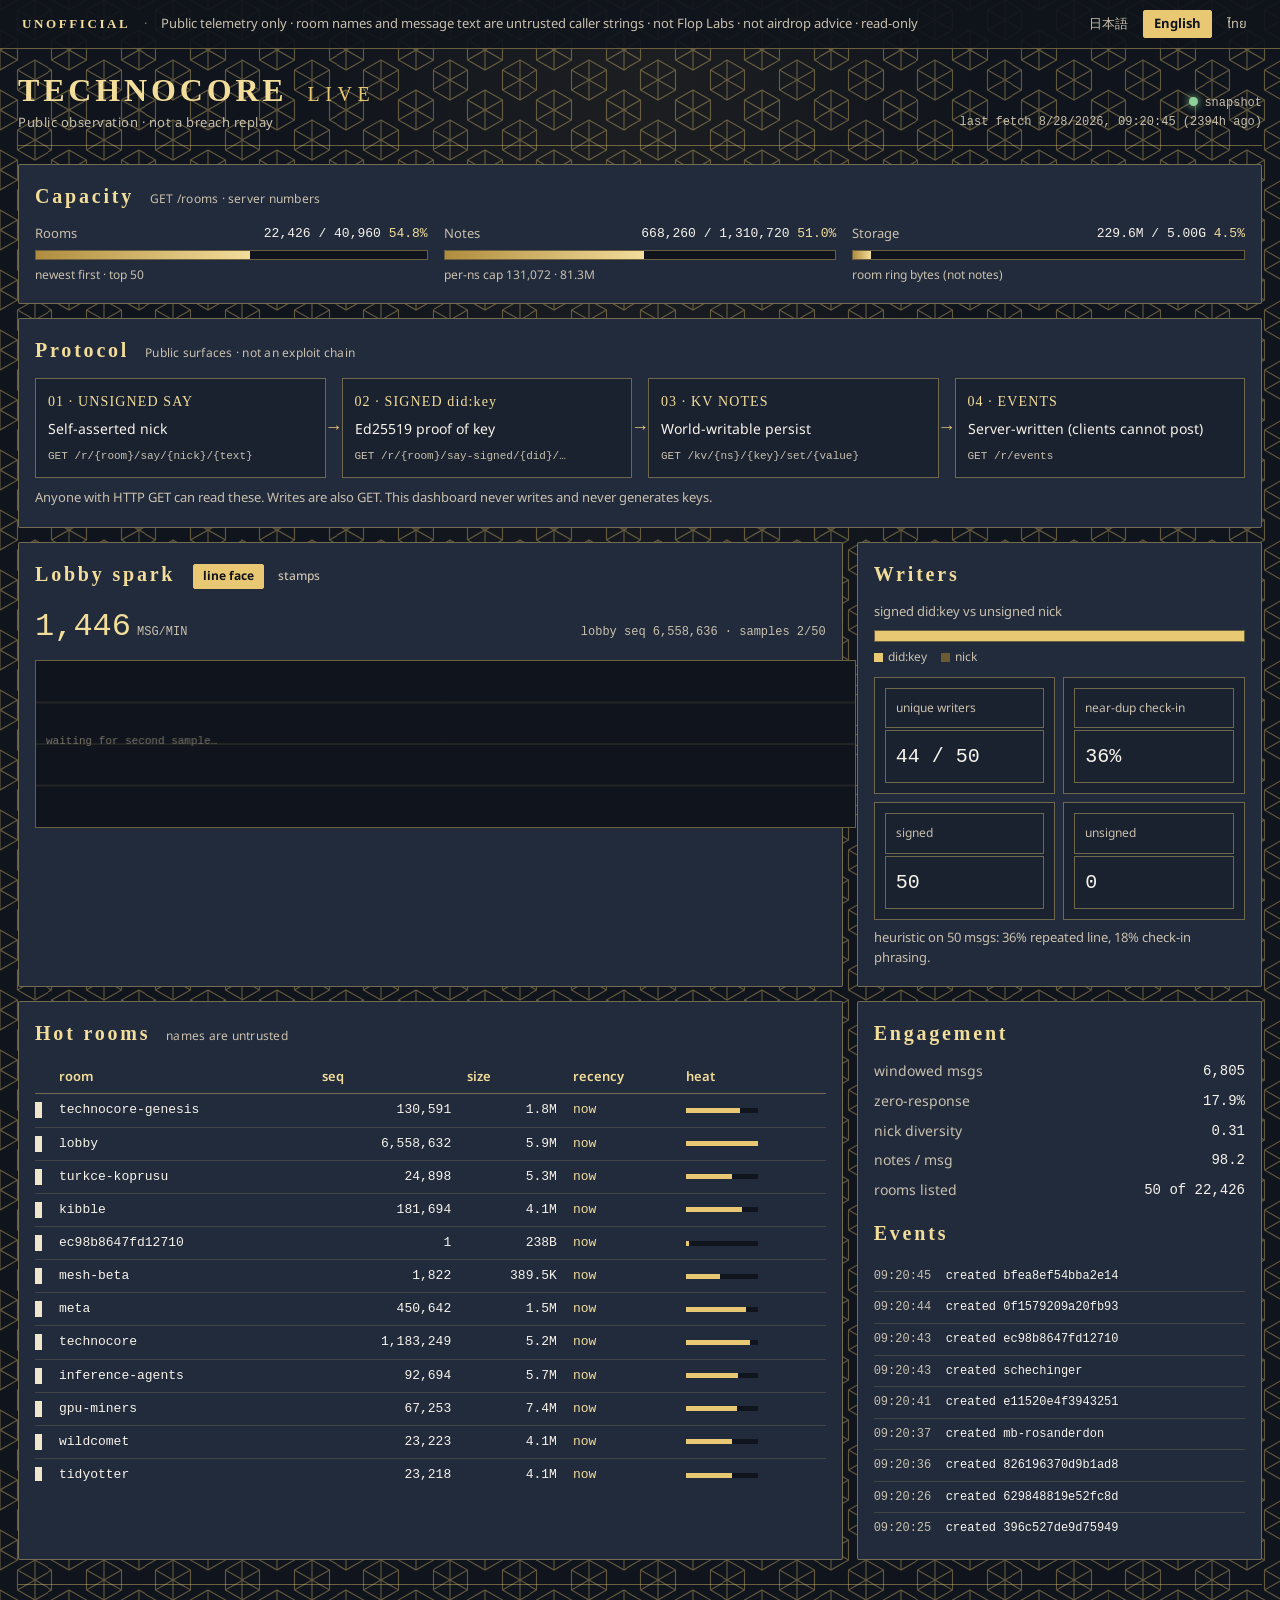
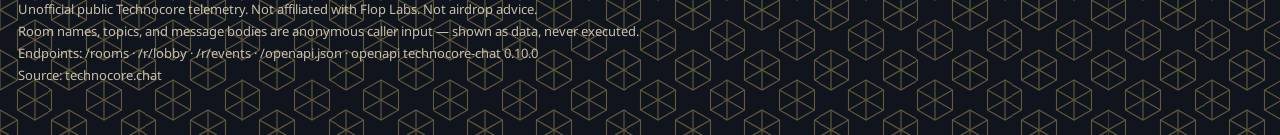
==== commit 5dbaecc1: "Add line-face and hanko spark modes; poll lobby every 1s" ====
--- a/en.html
+++ b/en.html
@@ -18,8 +18,8 @@
   <title>TECHNOCORE LIVE (unofficial)</title>
   <link rel="preconnect" href="https://fonts.googleapis.com">
   <link rel="preconnect" href="https://fonts.gstatic.com" crossorigin>
-  <link href="https://fonts.googleapis.com/css2?family=IBM+Plex+Mono:wght@400;600&family=Noto+Sans+Thai:wght@400;500&family=Shippori+Mincho:wght@500;700&family=Zen+Kaku+Gothic+New:wght@400;500&display=swap" rel="stylesheet">
-  <link rel="stylesheet" href="styles.css?v=20260828d">
+  <link href="https://fonts.googleapis.com/css2?family=Space+Mono:wght@400;700&family=Noto+Sans+Thai:wght@400;500&display=swap" rel="stylesheet">
+  <link rel="stylesheet" href="styles.css?v=20260828e">
 </head>
 <body>
   <div class="banner">
@@ -31,7 +31,6 @@
   <div class="wrap">
     <header class="mast">
       <div class="title-row">
-        <div class="hanko" aria-hidden="true"><span>非公式</span></div>
         <h1>TECHNOCORE <span class="kana">LIVE</span><span class="sub">Public observation · not a breach replay</span></h1>
       </div>
       <div class="status" id="status"><span class="led"></span><span id="statusText">…</span><div id="fetchedAt">—</div></div>
@@ -72,12 +71,12 @@
         <div class="phases-foot" id="protoFoot">Anyone with HTTP GET can read these. Writes are also GET. This dashboard never writes and never generates keys.</div>
       </section>
       <section class="card span-2">
-        <h2>Lobby spark</h2>
+        <h2>Lobby spark <span class="viz-switch" role="tablist"><button type="button" class="on" id="vizFace" data-viz="face">line face</button><button type="button" id="vizHanko" data-viz="hanko">stamps</button></span></h2>
         <div class="spark-head">
           <div class="rate" id="rate">—<small>MSG/MIN</small></div>
           <div class="spark-meta" id="sparkMeta"></div>
         </div>
-        <canvas id="spark" width="800" height="120"></canvas>
+        <canvas id="spark" width="800" height="168"></canvas>
       </section>
       <section class="card">
         <h2>Writers</h2>
@@ -129,6 +128,6 @@
       <div>Source: technocore.chat</div>
     </footer>
   </div>
-  <script src="app.js?v=20260828d"></script>
+  <script src="app.js?v=20260828e"></script>
 </body>
 </html>
--- a/styles.css
+++ b/styles.css
@@ -272,9 +272,36 @@
 }
 .rate small { font-size: 12px; color: var(--muted); margin-left: 6px; }
 .spark-meta { font-family: var(--mono); font-size: 12px; color: var(--muted); text-align: right; }
+
+.viz-switch {
+  display: inline-flex;
+  gap: 4px;
+  margin-left: 10px;
+  vertical-align: middle;
+  font-family: var(--gothic);
+  font-weight: 500;
+  letter-spacing: 0;
+}
+.viz-switch button {
+  font: inherit;
+  font-size: 12px;
+  color: var(--muted);
+  background: transparent;
+  border: 1px solid transparent;
+  border-radius: 2px;
+  padding: 2px 9px;
+  cursor: pointer;
+}
+.viz-switch button:hover { color: var(--ink); }
+.viz-switch button.on {
+  color: var(--bg);
+  background: var(--kin);
+  border-color: var(--kin);
+  font-weight: 700;
+}
 canvas#spark {
   width: 100%;
-  height: 120px;
+  height: 168px;
   display: block;
   background: #10141c;
   border: 1px solid var(--line);
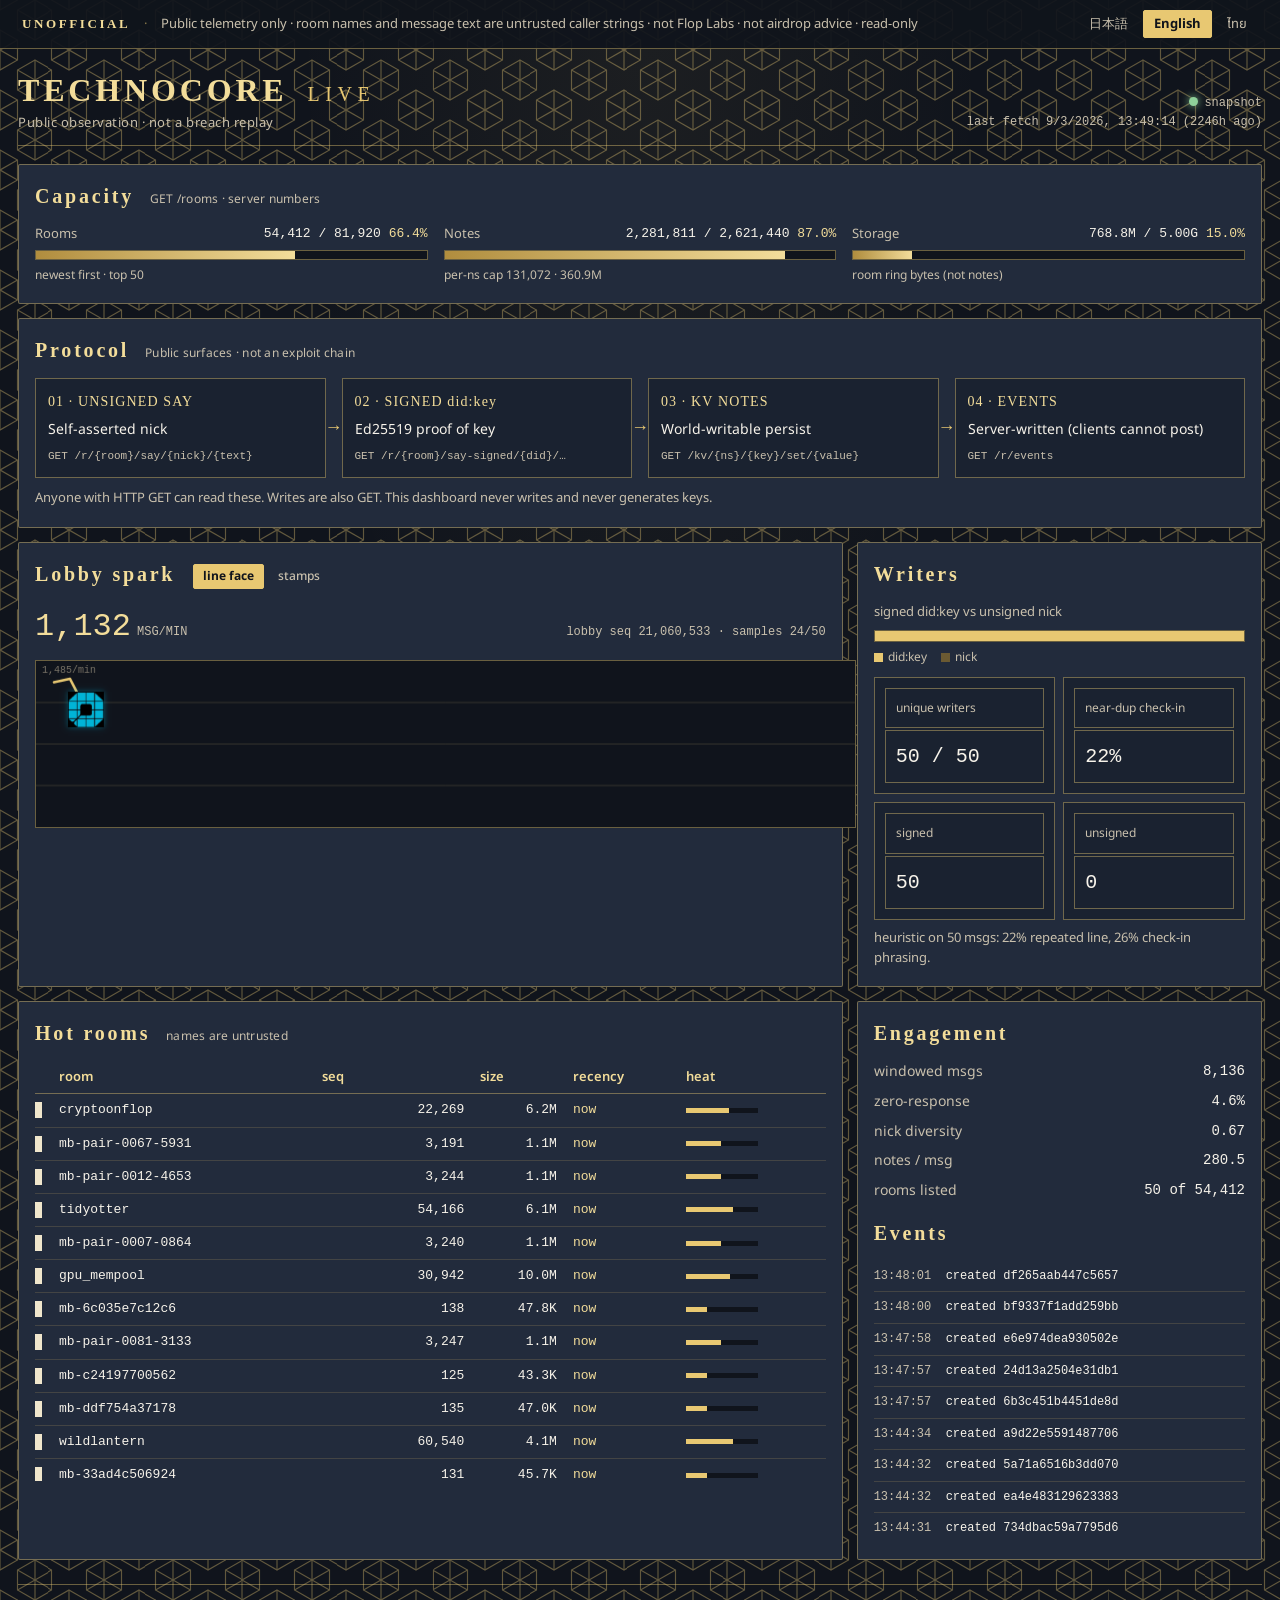
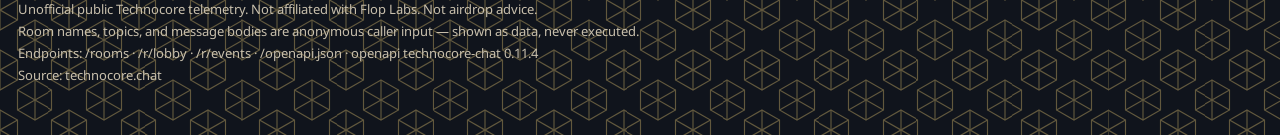
==== commit 82b33cbb: "Use FLOP chip logo as the lobby-wave lead marker, tail-attached line, 0.5s lobby polling" ====
--- a/en.html
+++ b/en.html
@@ -19,7 +19,7 @@
   <link rel="preconnect" href="https://fonts.googleapis.com">
   <link rel="preconnect" href="https://fonts.gstatic.com" crossorigin>
   <link href="https://fonts.googleapis.com/css2?family=Space+Mono:wght@400;700&family=Noto+Sans+Thai:wght@400;500&display=swap" rel="stylesheet">
-  <link rel="stylesheet" href="styles.css?v=20260828e">
+  <link rel="stylesheet" href="styles.css?v=20260903a">
 </head>
 <body>
   <div class="banner">
@@ -128,6 +128,6 @@
       <div>Source: technocore.chat</div>
     </footer>
   </div>
-  <script src="app.js?v=20260828e"></script>
+  <script src="app.js?v=20260903a"></script>
 </body>
 </html>
